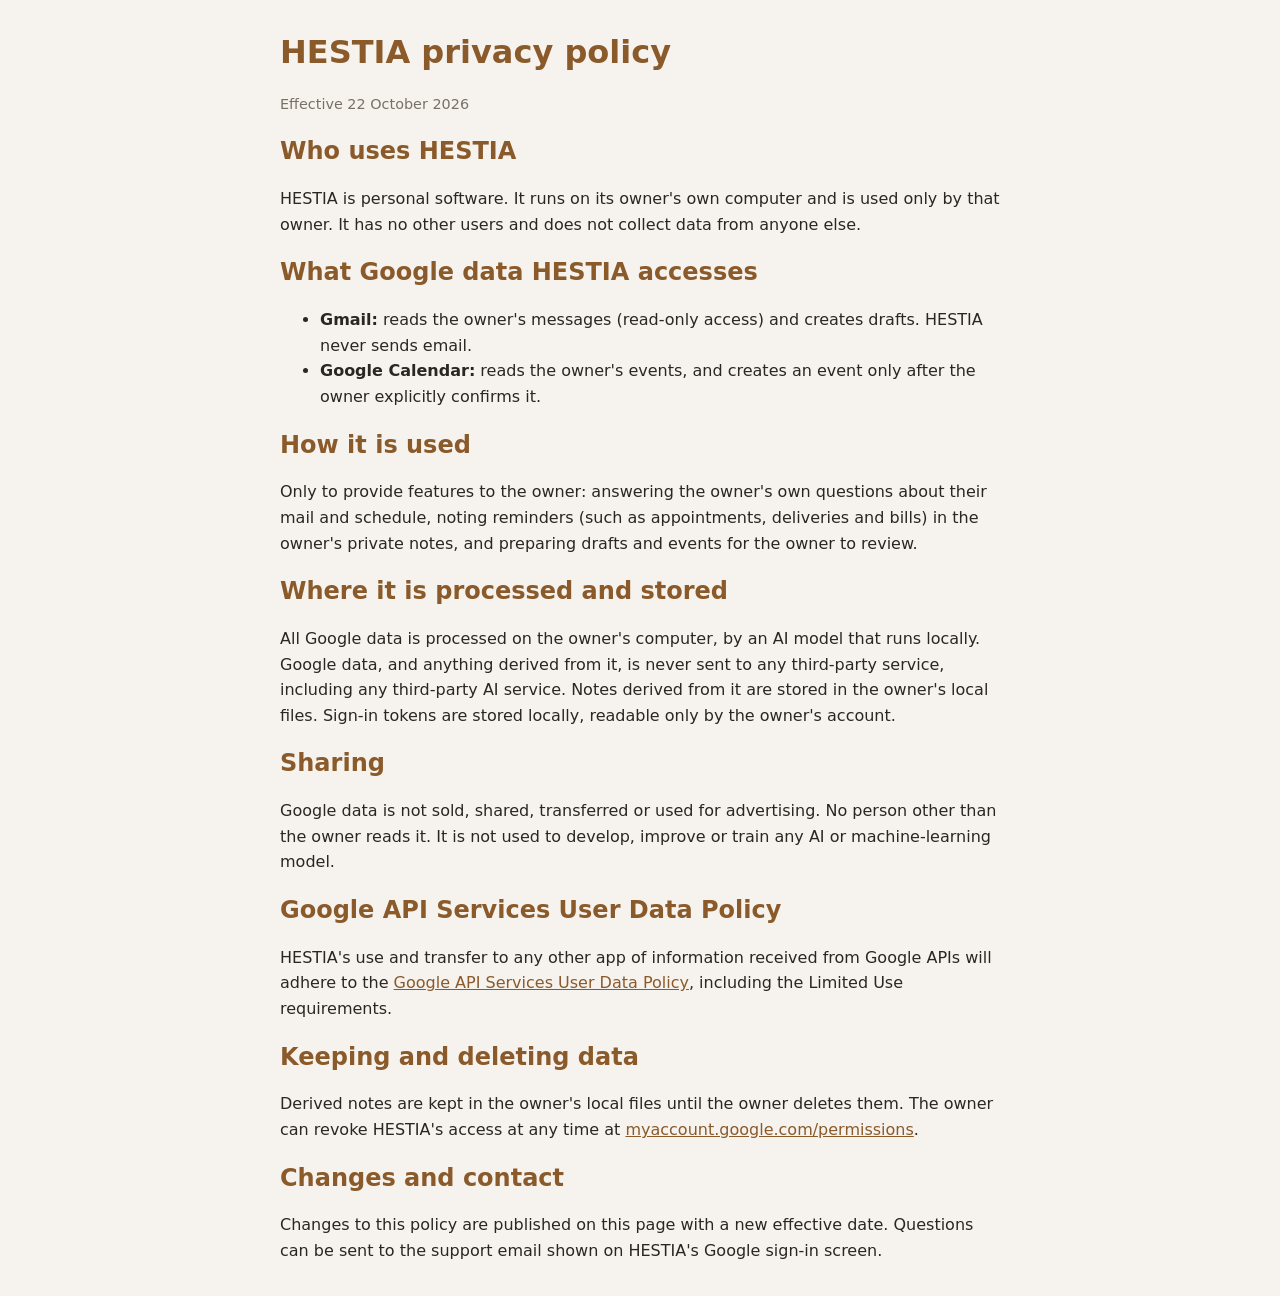
==== privacy.html @ a7da3bdb "HESTIA homepage and privacy policy Co-Authored-By: Claude Opus 5.5 <noreply@anthropic.com>" ====
<!doctype html>
<html lang="en">
<head><meta charset="utf-8"><meta name="viewport" content="width=device-width, initial-scale=1">
<title>HESTIA privacy policy</title><link rel="stylesheet" href="style.css"><link rel="icon" type="image/png" href="favicon.png"></head>
<body>
<h1>HESTIA privacy policy</h1>
<p class="muted">Effective 22 October 2026</p>

<h2>Who uses HESTIA</h2>
<p>HESTIA is personal software. It runs on its owner's own computer and is used only by that
owner. It has no other users and does not collect data from anyone else.</p>

<h2>What Google data HESTIA accesses</h2>
<ul>
<li><strong>Gmail:</strong> reads the owner's messages (read-only access) and creates drafts. HESTIA never sends email.</li>
<li><strong>Google Calendar:</strong> reads the owner's events, and creates an event only after the owner explicitly confirms it.</li>
</ul>

<h2>How it is used</h2>
<p>Only to provide features to the owner: answering the owner's own questions about their
mail and schedule, noting reminders (such as appointments, deliveries and bills) in the
owner's private notes, and preparing drafts and events for the owner to review.</p>

<h2>Where it is processed and stored</h2>
<p>All Google data is processed on the owner's computer, by an AI model that runs locally.
Google data, and anything derived from it, is never sent to any third-party service,
including any third-party AI service. Notes derived from it are stored in the owner's local
files. Sign-in tokens are stored locally, readable only by the owner's account.</p>

<h2>Sharing</h2>
<p>Google data is not sold, shared, transferred or used for advertising. No person other than
the owner reads it. It is not used to develop, improve or train any AI or machine-learning
model.</p>

<h2>Google API Services User Data Policy</h2>
<p>HESTIA's use and transfer to any other app of information received from Google APIs will
adhere to the <a href="https://developers.google.com/terms/api-services-user-data-policy">Google
API Services User Data Policy</a>, including the Limited Use requirements.</p>

<h2>Keeping and deleting data</h2>
<p>Derived notes are kept in the owner's local files until the owner deletes them. The owner
can revoke HESTIA's access at any time at
<a href="https://myaccount.google.com/permissions">myaccount.google.com/permissions</a>.</p>

<h2>Changes and contact</h2>
<p>Changes to this policy are published on this page with a new effective date. Questions can be
sent to the support email shown on HESTIA's Google sign-in screen.</p>
</body>
</html>
---- style.css ----
body { font: 16px/1.6 system-ui, sans-serif; max-width: 720px; margin: 2rem auto; padding: 0 1rem; color: #2b2622; background: #f6f3ee; }
h1, h2 { color: #8a5a2b; line-height: 1.25; }
a { color: #8a5a2b; }
.muted { color: #7a7068; font-size: 0.9em; }
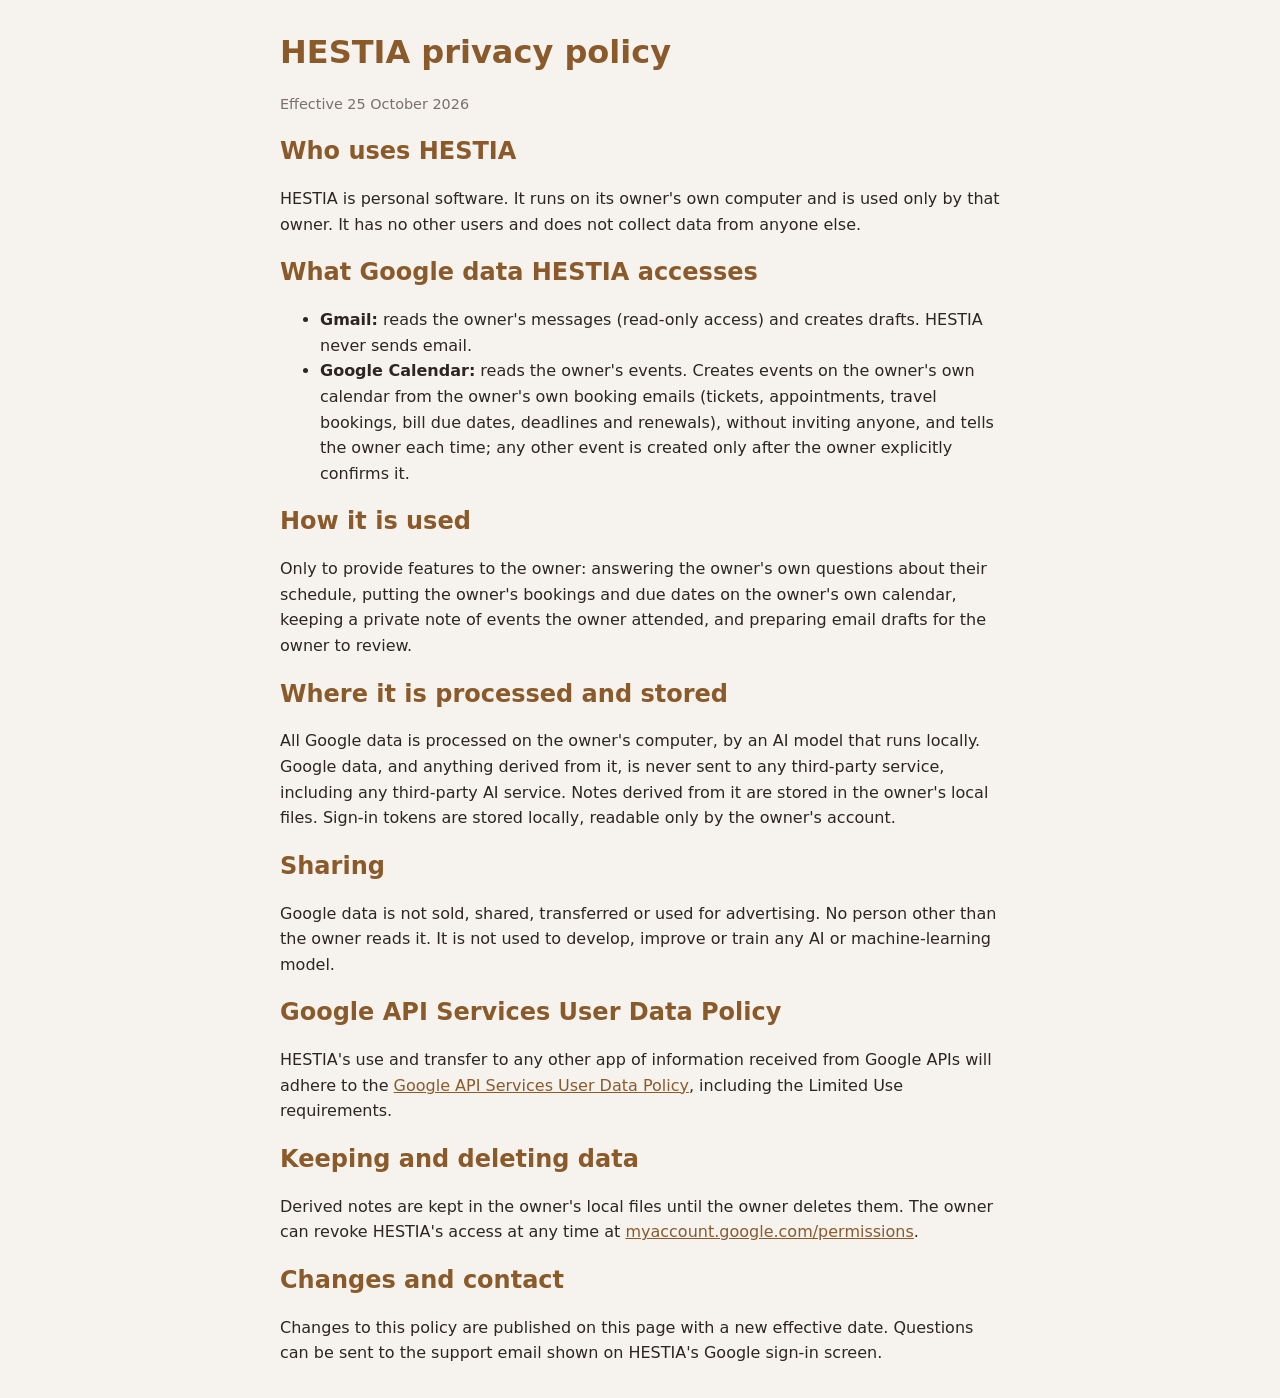
==== commit 14e9042f: "Privacy policy: calendar entries from the owner's own booking emails HESTIA now puts the owner's boo" ====
--- a/privacy.html
+++ b/privacy.html
@@ -4,7 +4,7 @@
 <title>HESTIA privacy policy</title><link rel="stylesheet" href="style.css"><link rel="icon" type="image/png" href="favicon.png"></head>
 <body>
 <h1>HESTIA privacy policy</h1>
-<p class="muted">Effective 22 October 2026</p>
+<p class="muted">Effective 25 October 2026</p>
 
 <h2>Who uses HESTIA</h2>
 <p>HESTIA is personal software. It runs on its owner's own computer and is used only by that
@@ -13,13 +13,15 @@
 <h2>What Google data HESTIA accesses</h2>
 <ul>
 <li><strong>Gmail:</strong> reads the owner's messages (read-only access) and creates drafts. HESTIA never sends email.</li>
-<li><strong>Google Calendar:</strong> reads the owner's events, and creates an event only after the owner explicitly confirms it.</li>
+<li><strong>Google Calendar:</strong> reads the owner's events. Creates events on the owner's own calendar from the owner's
+own booking emails (tickets, appointments, travel bookings, bill due dates, deadlines and renewals), without inviting anyone,
+and tells the owner each time; any other event is created only after the owner explicitly confirms it.</li>
 </ul>
 
 <h2>How it is used</h2>
 <p>Only to provide features to the owner: answering the owner's own questions about their
-mail and schedule, noting reminders (such as appointments, deliveries and bills) in the
-owner's private notes, and preparing drafts and events for the owner to review.</p>
+schedule, putting the owner's bookings and due dates on the owner's own calendar, keeping a
+private note of events the owner attended, and preparing email drafts for the owner to review.</p>
 
 <h2>Where it is processed and stored</h2>
 <p>All Google data is processed on the owner's computer, by an AI model that runs locally.
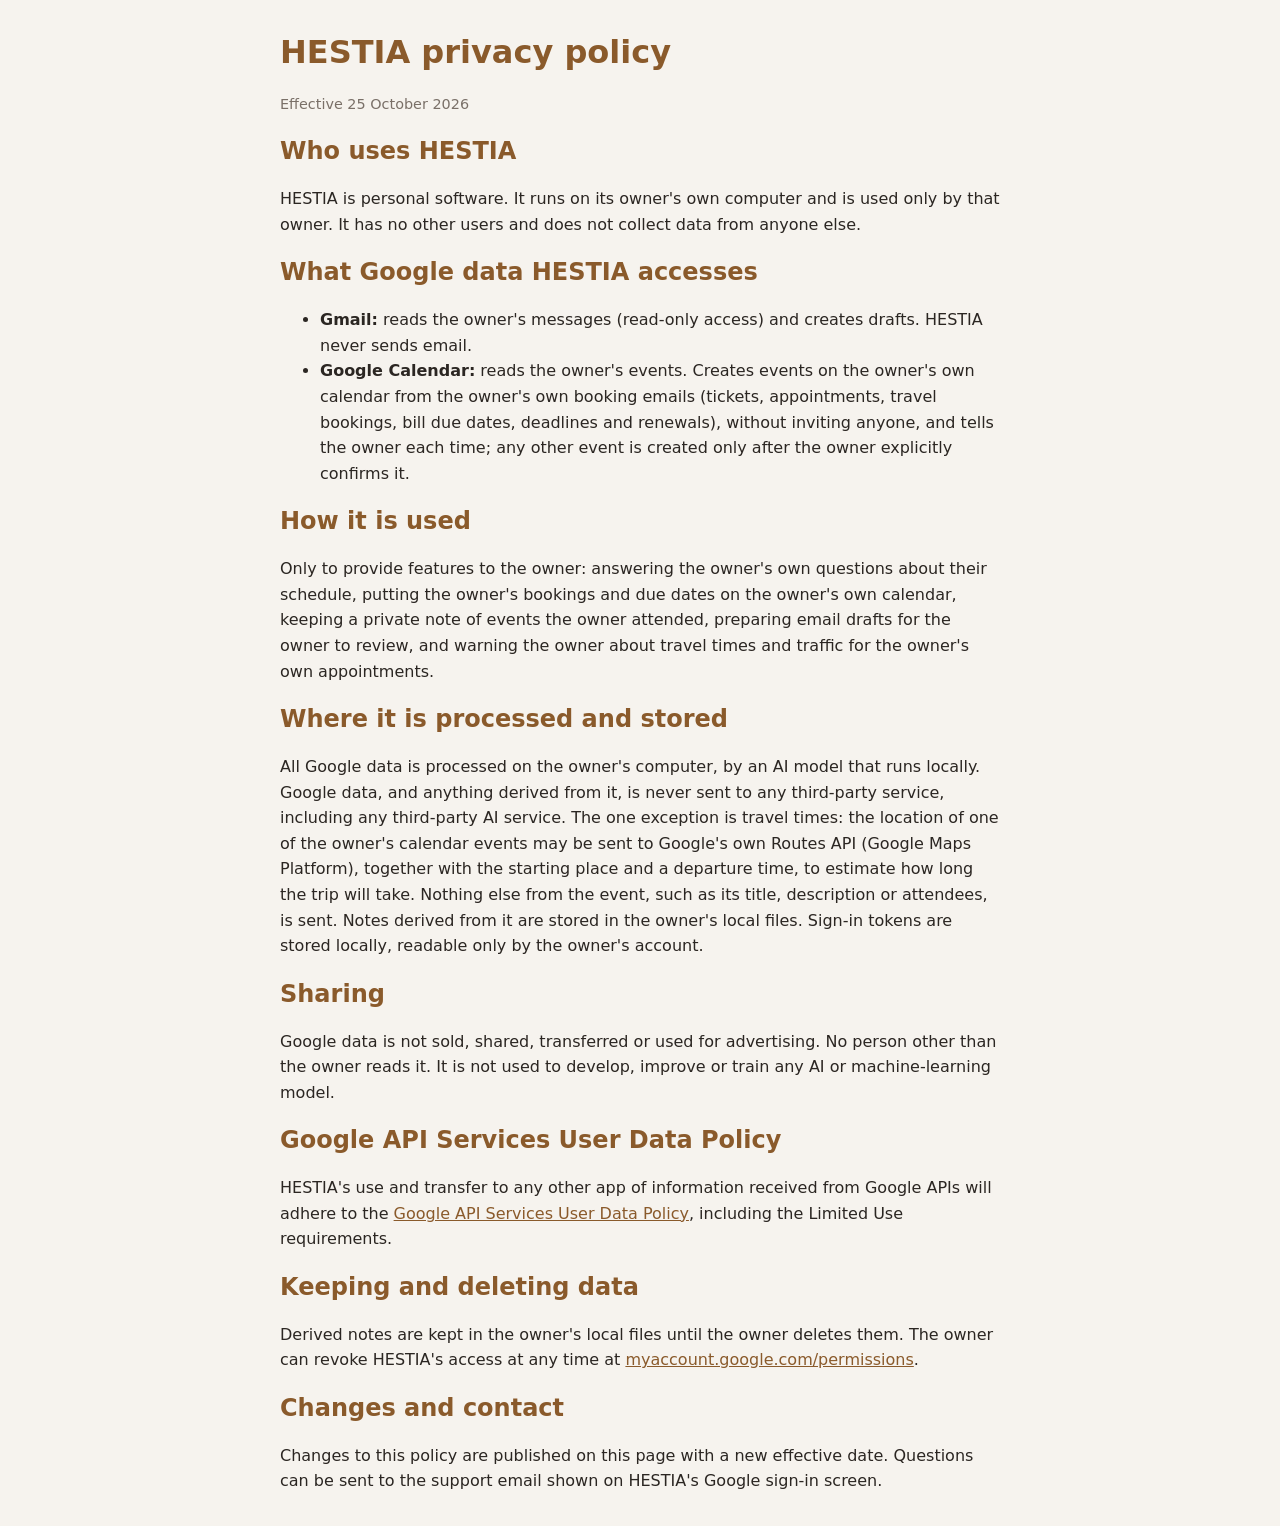
==== commit 7e90f661: "Privacy policy: calendar event locations may go to Google's Routes API for travel times Co-Authored-" ====
--- a/privacy.html
+++ b/privacy.html
@@ -21,12 +21,16 @@
 <h2>How it is used</h2>
 <p>Only to provide features to the owner: answering the owner's own questions about their
 schedule, putting the owner's bookings and due dates on the owner's own calendar, keeping a
-private note of events the owner attended, and preparing email drafts for the owner to review.</p>
+private note of events the owner attended, preparing email drafts for the owner to review, and
+warning the owner about travel times and traffic for the owner's own appointments.</p>
 
 <h2>Where it is processed and stored</h2>
 <p>All Google data is processed on the owner's computer, by an AI model that runs locally.
 Google data, and anything derived from it, is never sent to any third-party service,
-including any third-party AI service. Notes derived from it are stored in the owner's local
+including any third-party AI service. The one exception is travel times: the location of one
+of the owner's calendar events may be sent to Google's own Routes API (Google Maps Platform),
+together with the starting place and a departure time, to estimate how long the trip will take.
+Nothing else from the event, such as its title, description or attendees, is sent. Notes derived from it are stored in the owner's local
 files. Sign-in tokens are stored locally, readable only by the owner's account.</p>
 
 <h2>Sharing</h2>
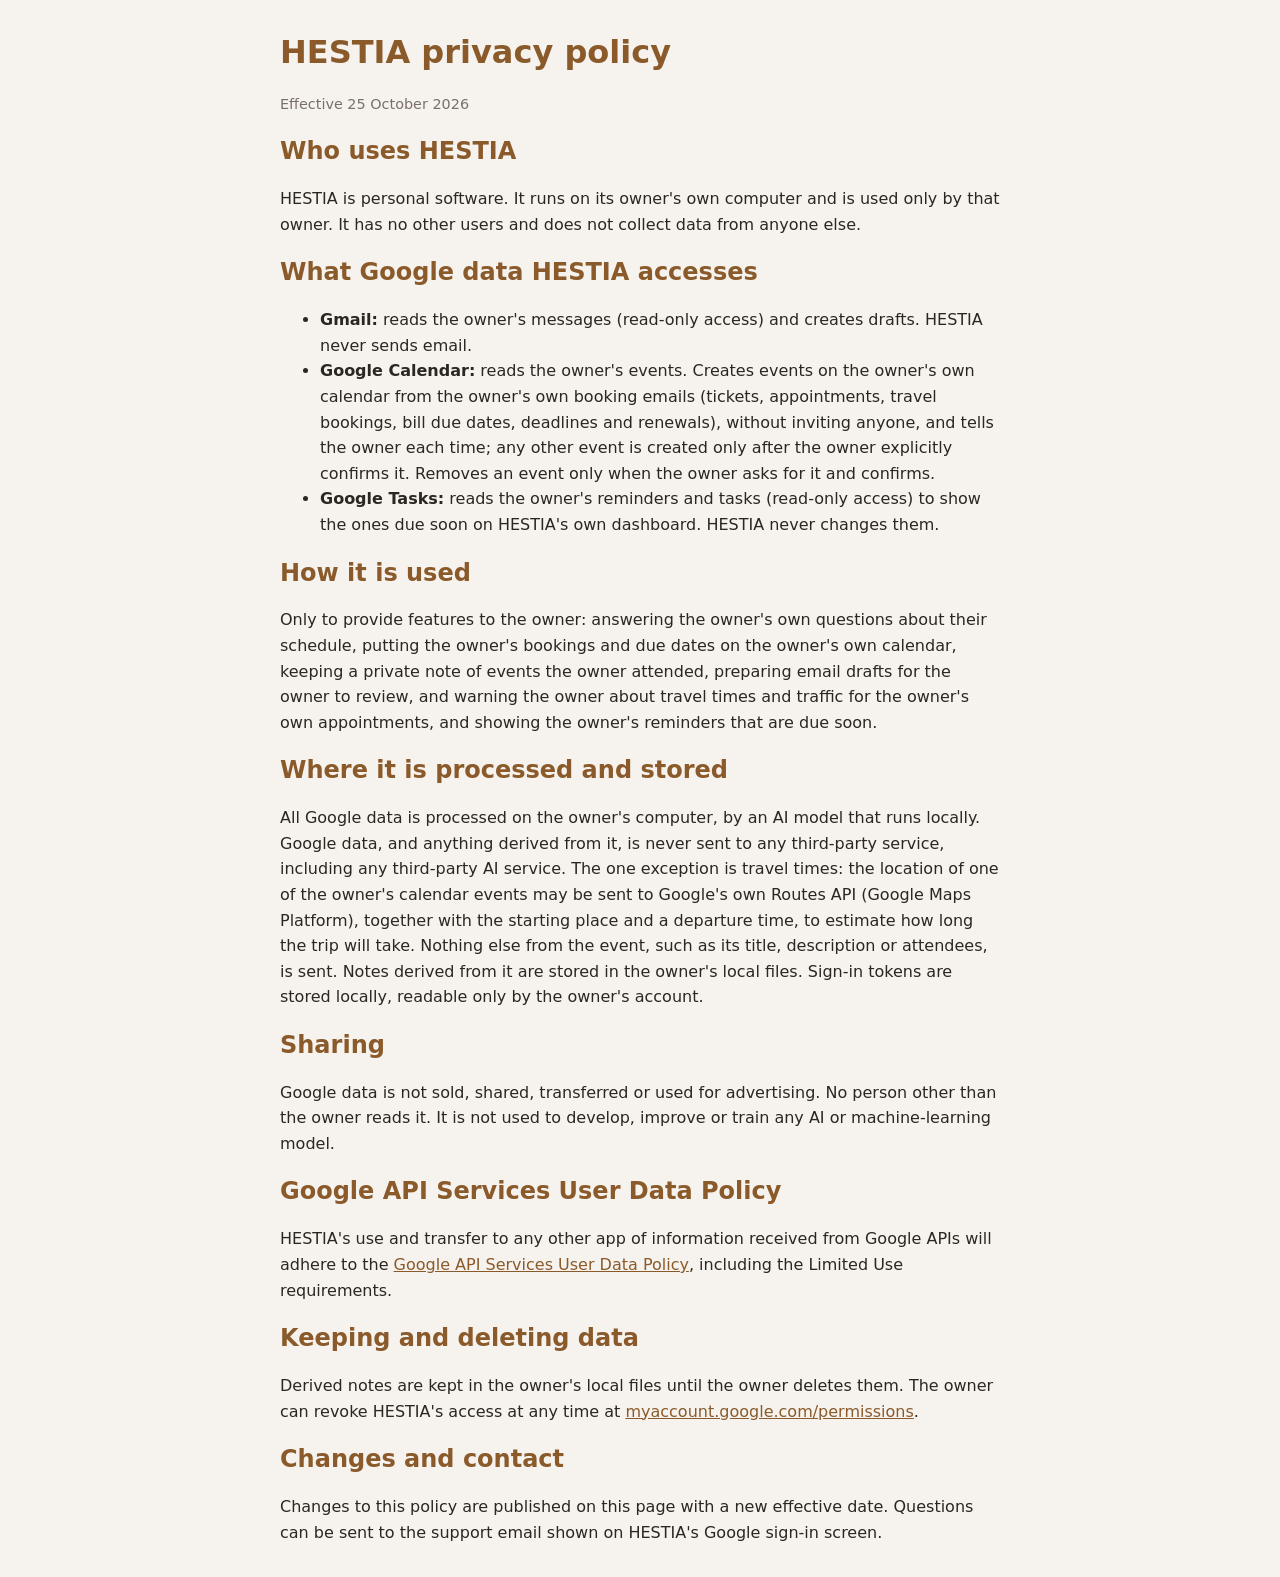
==== commit 2878fbb2: "Privacy policy: Google Tasks (read only) for reminders due soon; calendar events removed only at the" ====
--- a/privacy.html
+++ b/privacy.html
@@ -15,14 +15,18 @@
 <li><strong>Gmail:</strong> reads the owner's messages (read-only access) and creates drafts. HESTIA never sends email.</li>
 <li><strong>Google Calendar:</strong> reads the owner's events. Creates events on the owner's own calendar from the owner's
 own booking emails (tickets, appointments, travel bookings, bill due dates, deadlines and renewals), without inviting anyone,
-and tells the owner each time; any other event is created only after the owner explicitly confirms it.</li>
+and tells the owner each time; any other event is created only after the owner explicitly confirms it. Removes an event
+only when the owner asks for it and confirms.</li>
+<li><strong>Google Tasks:</strong> reads the owner's reminders and tasks (read-only access) to show the ones due soon on
+HESTIA's own dashboard. HESTIA never changes them.</li>
 </ul>
 
 <h2>How it is used</h2>
 <p>Only to provide features to the owner: answering the owner's own questions about their
 schedule, putting the owner's bookings and due dates on the owner's own calendar, keeping a
 private note of events the owner attended, preparing email drafts for the owner to review, and
-warning the owner about travel times and traffic for the owner's own appointments.</p>
+warning the owner about travel times and traffic for the owner's own appointments, and showing the
+owner's reminders that are due soon.</p>
 
 <h2>Where it is processed and stored</h2>
 <p>All Google data is processed on the owner's computer, by an AI model that runs locally.
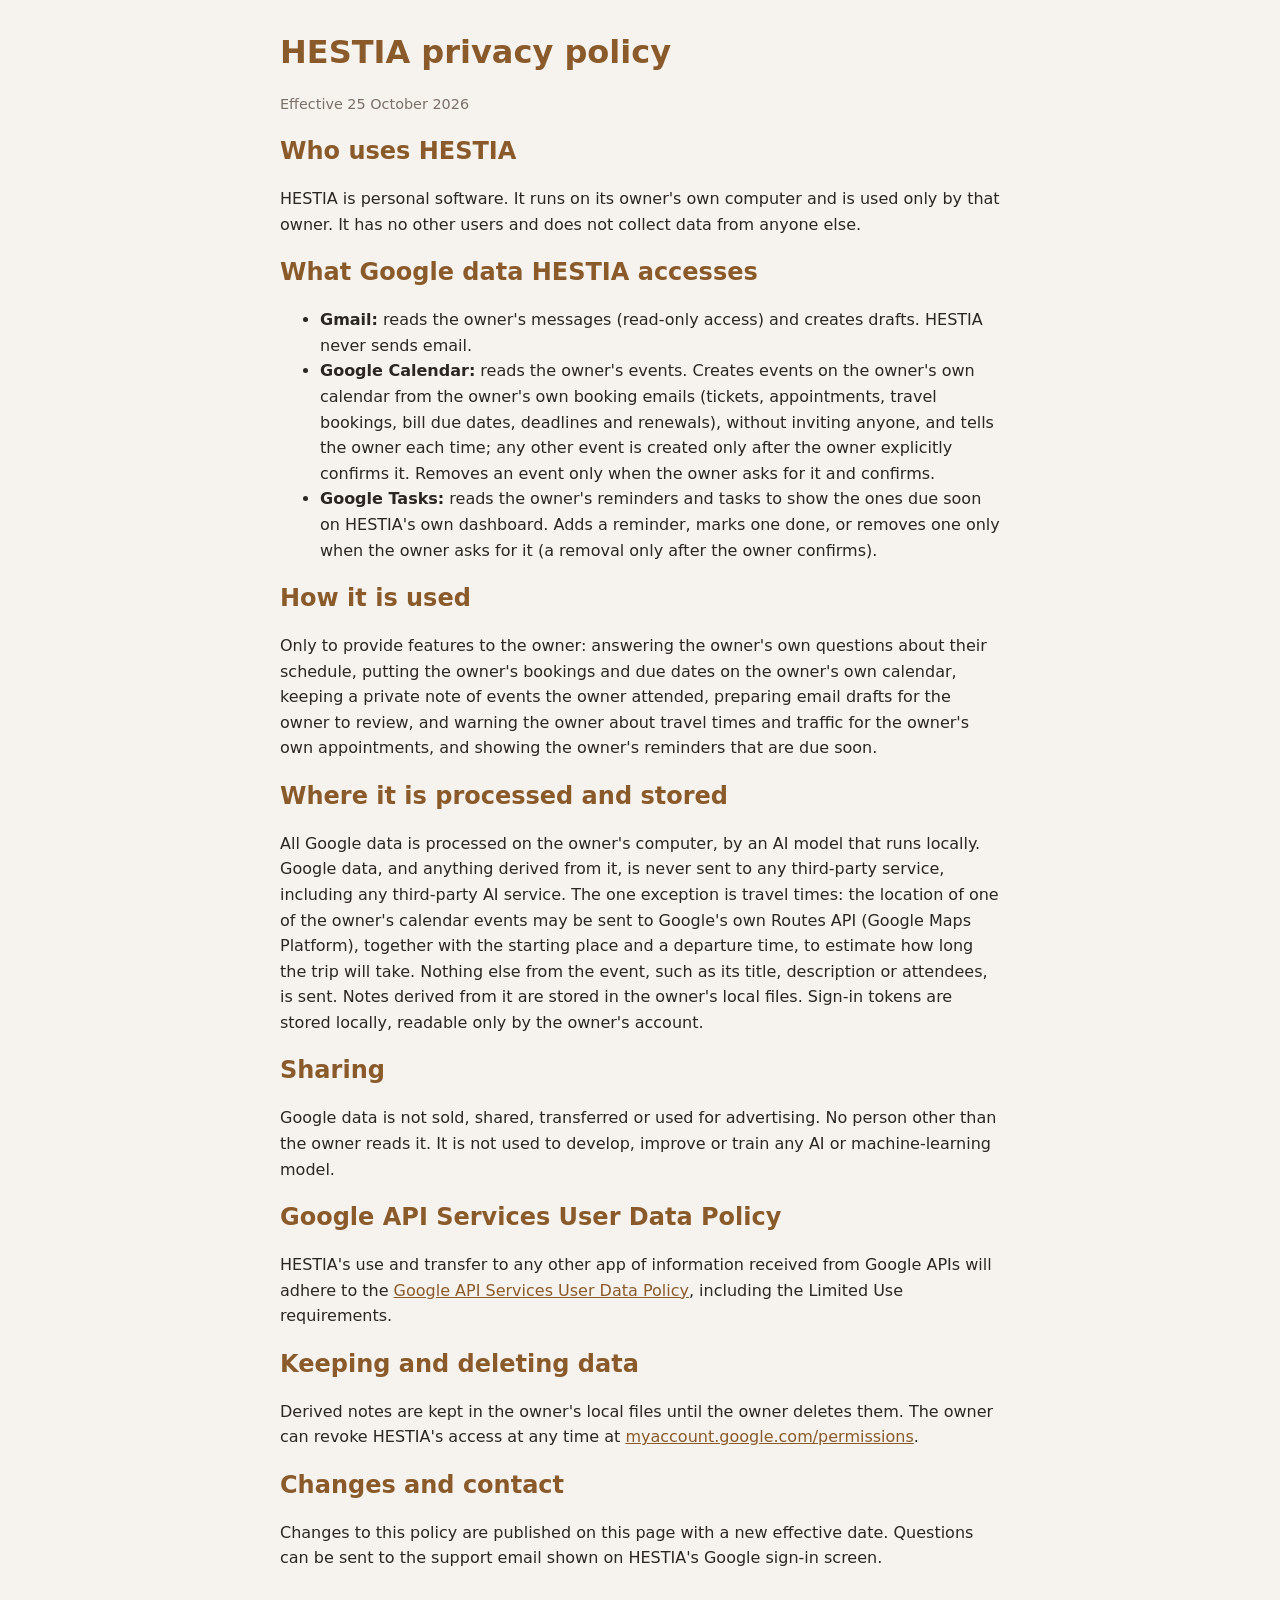
==== commit 52417599: "Privacy policy: Google Tasks read, and reminders added, marked done or removed at the owner's word C" ====
--- a/privacy.html
+++ b/privacy.html
@@ -17,8 +17,9 @@
 own booking emails (tickets, appointments, travel bookings, bill due dates, deadlines and renewals), without inviting anyone,
 and tells the owner each time; any other event is created only after the owner explicitly confirms it. Removes an event
 only when the owner asks for it and confirms.</li>
-<li><strong>Google Tasks:</strong> reads the owner's reminders and tasks (read-only access) to show the ones due soon on
-HESTIA's own dashboard. HESTIA never changes them.</li>
+<li><strong>Google Tasks:</strong> reads the owner's reminders and tasks to show the ones due soon on HESTIA's own
+dashboard. Adds a reminder, marks one done, or removes one only when the owner asks for it (a removal only after the
+owner confirms).</li>
 </ul>
 
 <h2>How it is used</h2>
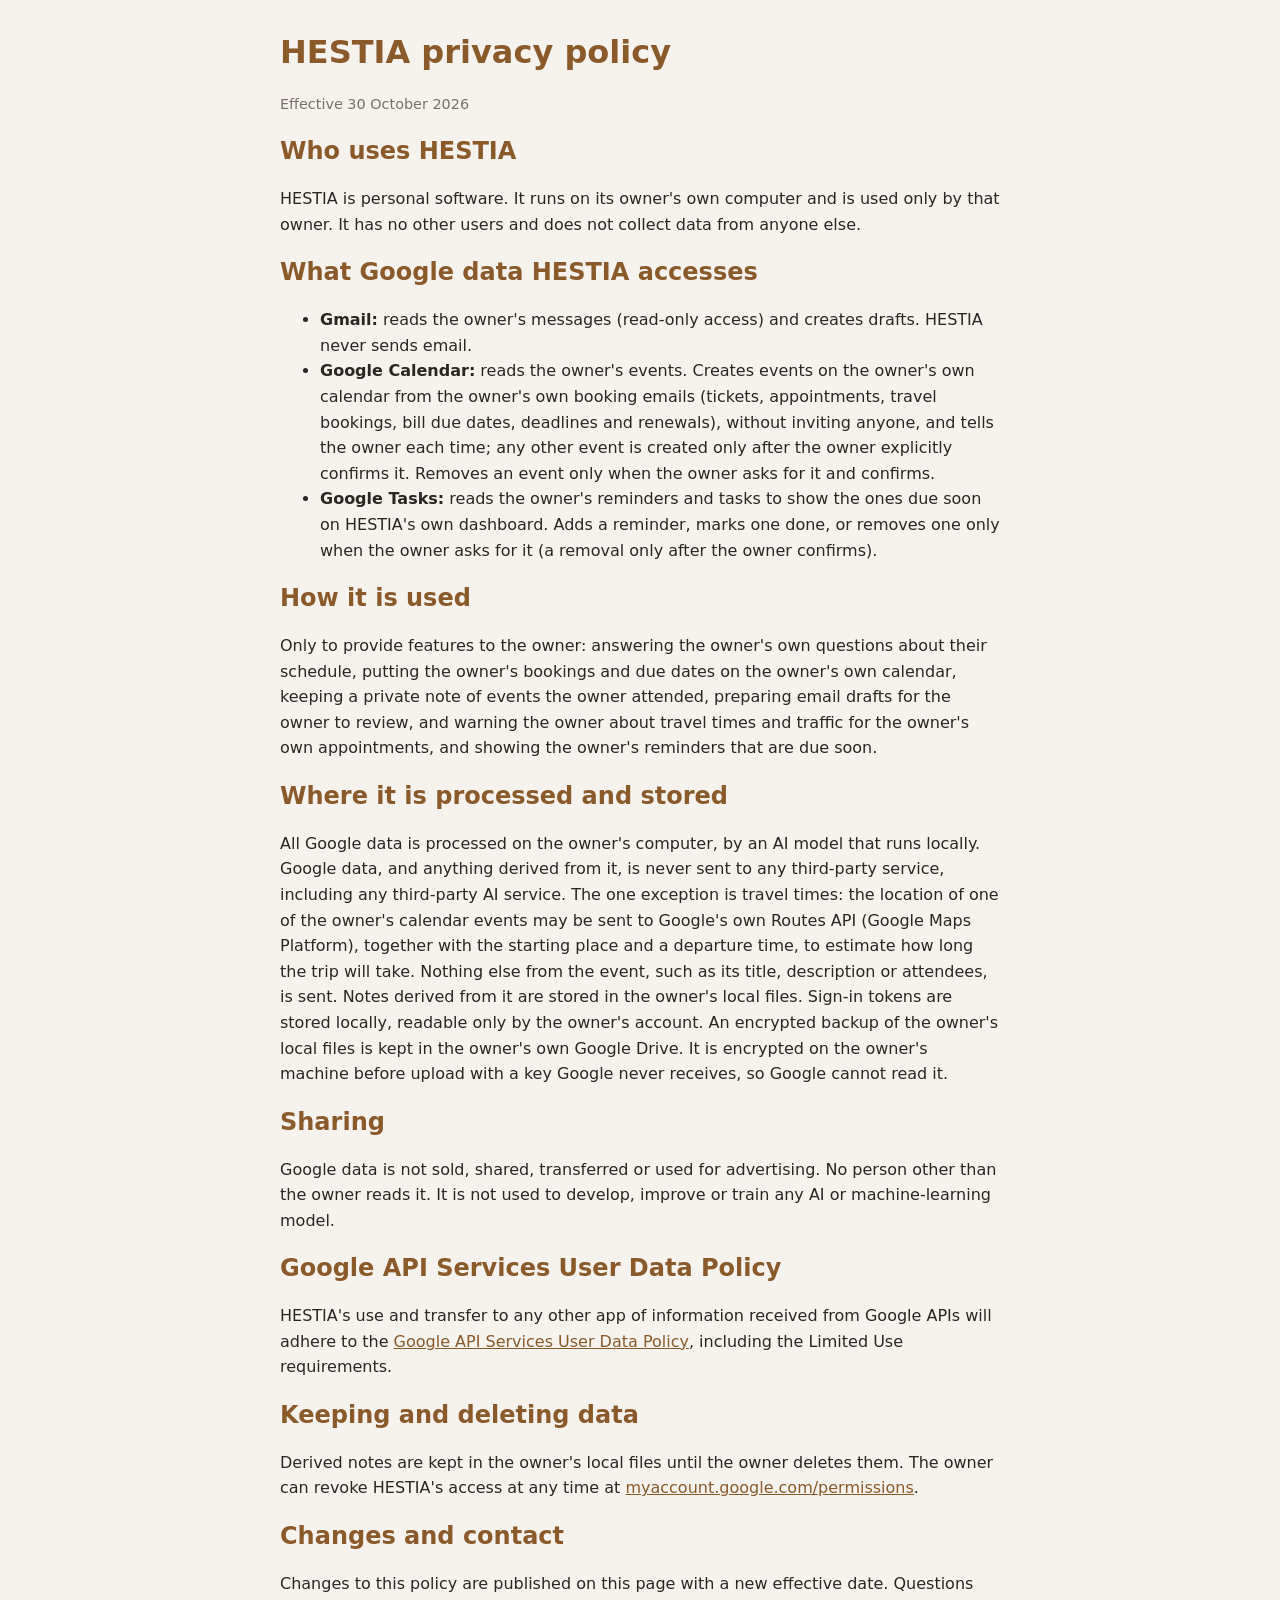
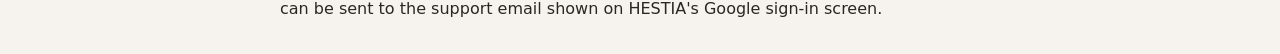
==== commit e6918b5b: "Privacy policy: the encrypted backup copy in the owner's own Google Drive Co-Authored-By: Claude Opu" ====
--- a/privacy.html
+++ b/privacy.html
@@ -4,7 +4,7 @@
 <title>HESTIA privacy policy</title><link rel="stylesheet" href="style.css"><link rel="icon" type="image/png" href="favicon.png"></head>
 <body>
 <h1>HESTIA privacy policy</h1>
-<p class="muted">Effective 25 October 2026</p>
+<p class="muted">Effective 30 October 2026</p>
 
 <h2>Who uses HESTIA</h2>
 <p>HESTIA is personal software. It runs on its owner's own computer and is used only by that
@@ -36,7 +36,9 @@
 of the owner's calendar events may be sent to Google's own Routes API (Google Maps Platform),
 together with the starting place and a departure time, to estimate how long the trip will take.
 Nothing else from the event, such as its title, description or attendees, is sent. Notes derived from it are stored in the owner's local
-files. Sign-in tokens are stored locally, readable only by the owner's account.</p>
+files. Sign-in tokens are stored locally, readable only by the owner's account. An encrypted backup of the owner's
+local files is kept in the owner's own Google Drive. It is encrypted on the owner's machine before upload with a key
+Google never receives, so Google cannot read it.</p>
 
 <h2>Sharing</h2>
 <p>Google data is not sold, shared, transferred or used for advertising. No person other than
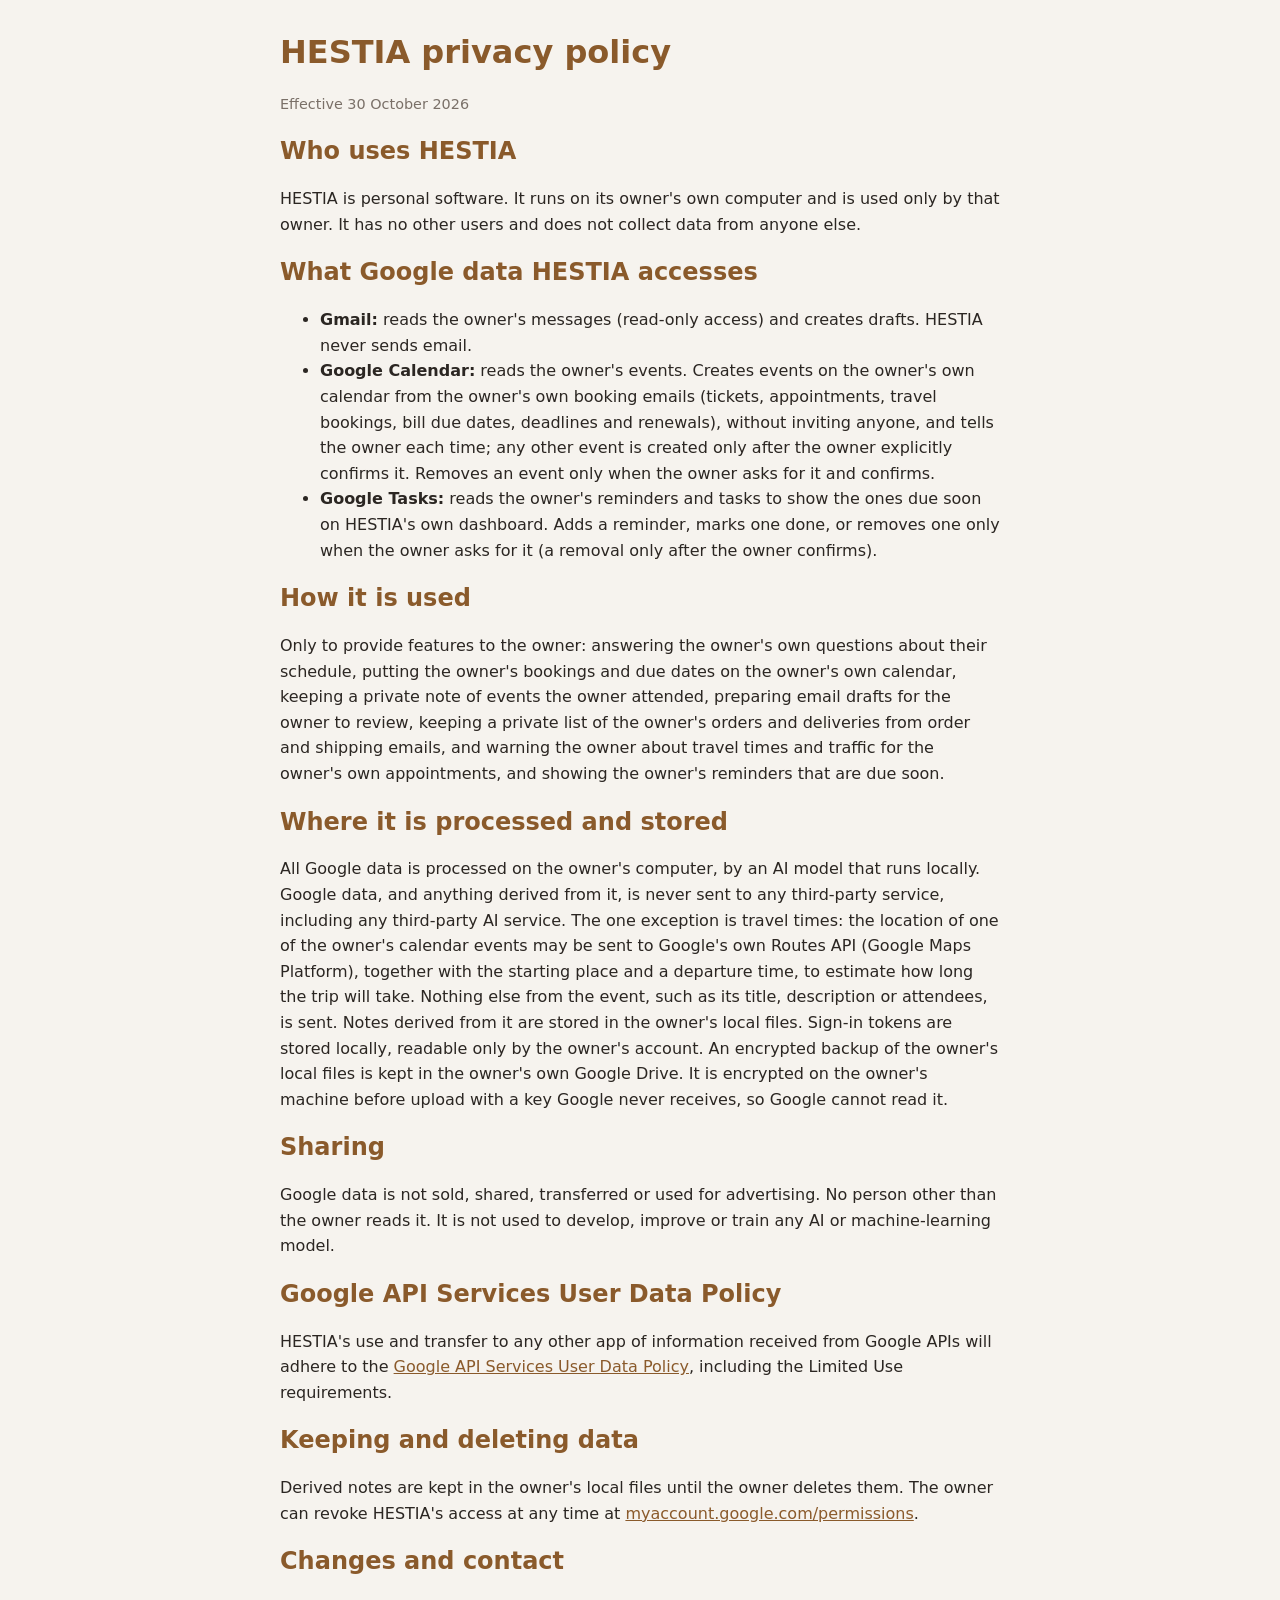
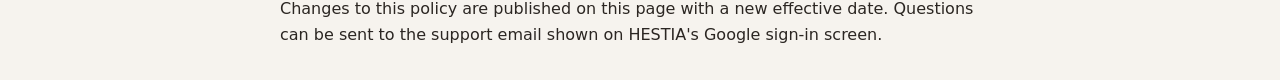
==== commit 1fea49da: "Privacy policy: the private list of orders and deliveries from order and shipping emails Co-Authored" ====
--- a/privacy.html
+++ b/privacy.html
@@ -25,7 +25,8 @@
 <h2>How it is used</h2>
 <p>Only to provide features to the owner: answering the owner's own questions about their
 schedule, putting the owner's bookings and due dates on the owner's own calendar, keeping a
-private note of events the owner attended, preparing email drafts for the owner to review, and
+private note of events the owner attended, preparing email drafts for the owner to review,
+keeping a private list of the owner's orders and deliveries from order and shipping emails, and
 warning the owner about travel times and traffic for the owner's own appointments, and showing the
 owner's reminders that are due soon.</p>
 
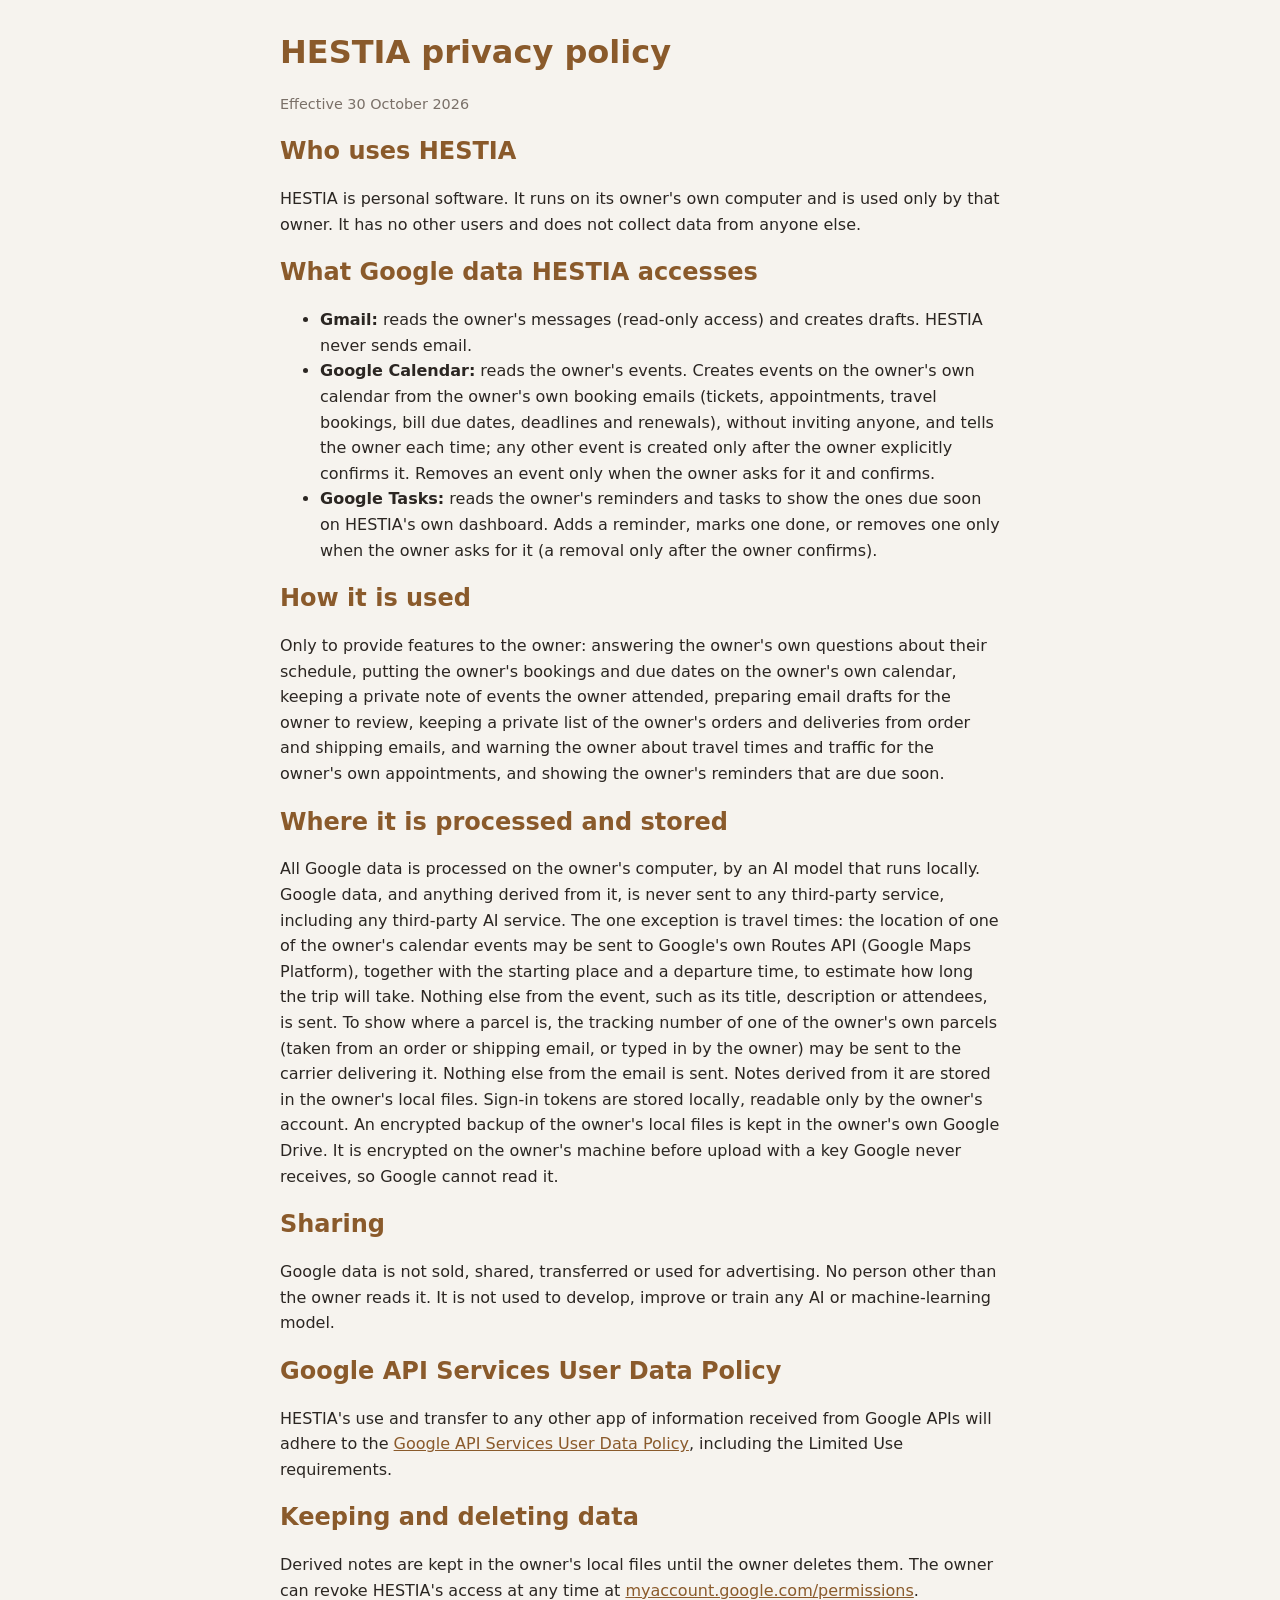
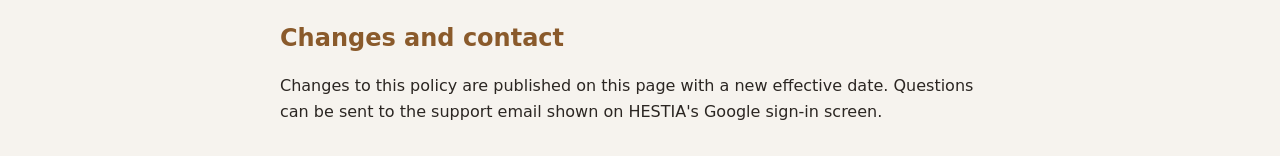
==== commit c34ef21a: "Privacy policy: a parcel's tracking number may go to the carrier delivering it Co-Authored-By: Claud" ====
--- a/privacy.html
+++ b/privacy.html
@@ -36,7 +36,8 @@
 including any third-party AI service. The one exception is travel times: the location of one
 of the owner's calendar events may be sent to Google's own Routes API (Google Maps Platform),
 together with the starting place and a departure time, to estimate how long the trip will take.
-Nothing else from the event, such as its title, description or attendees, is sent. Notes derived from it are stored in the owner's local
+Nothing else from the event, such as its title, description or attendees, is sent. To show where a parcel is, the tracking number of one of the owner's own parcels (taken from an order or
+shipping email, or typed in by the owner) may be sent to the carrier delivering it. Nothing else from the email is sent. Notes derived from it are stored in the owner's local
 files. Sign-in tokens are stored locally, readable only by the owner's account. An encrypted backup of the owner's
 local files is kept in the owner's own Google Drive. It is encrypted on the owner's machine before upload with a key
 Google never receives, so Google cannot read it.</p>
